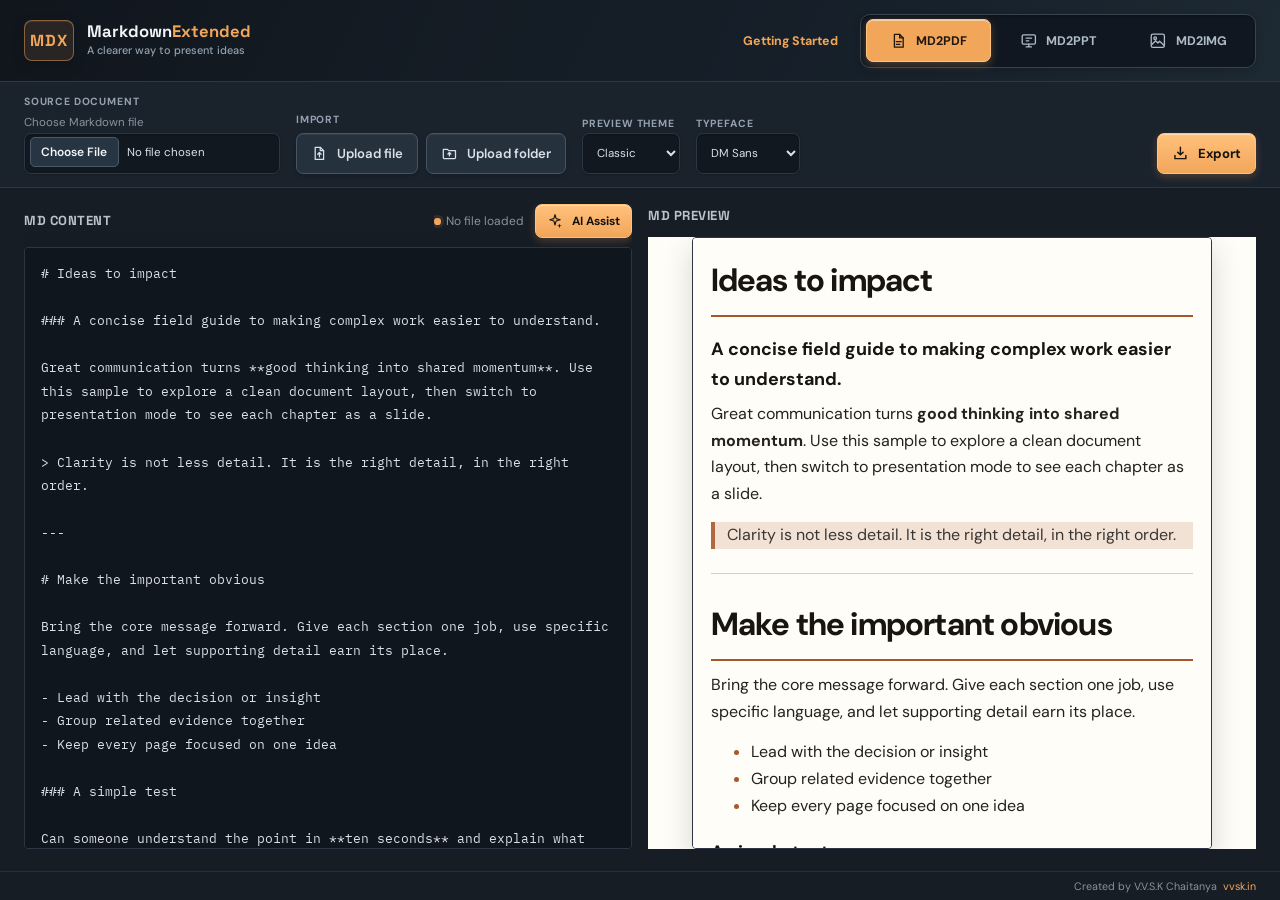
==== index.html @ 22a1b428 "updated" ====
<!DOCTYPE html>
<html lang="en">
  <head>
    <meta charset="UTF-8" />
    <meta name="viewport" content="width=device-width, initial-scale=1.0" />
    <title>MDX | MarkDownExtended</title>
    <link rel="preconnect" href="https://fonts.googleapis.com" />
    <link rel="preconnect" href="https://fonts.gstatic.com" crossorigin />
    <link href="https://fonts.googleapis.com/css2?family=DM+Sans:wght@400;500;600;700&family=IBM+Plex+Mono:wght@400;500&family=Lato:wght@400;700&family=Manrope:wght@400;500;600;700&family=Montserrat:wght@400;500;600;700&family=Space+Grotesk:wght@500;600;700&display=swap" rel="stylesheet" />
    <link rel="stylesheet" href="css/mdx-app-ui.css" />
    <link rel="stylesheet" href="css/mdx.theme.css" />
  </head>
  <body>
    <header class="navbar">
      <div class="brand">
        <span class="brand-mark">MDX</span>
        <span class="brand-copy">
          <span class="brand-sub">Markdown<span class="brand-accent">Extended</span></span>
          <span class="brand-caption">A clearer way to present ideas</span>
        </span>
      </div>
      <div class="navbar-actions">
        <a class="guide-link" href="getting-started/index.html">Getting Started</a>
        <nav class="mode-tabs" role="tablist" aria-label="Output mode">
          <button type="button" class="mode-tab is-active" data-mode="pdf" role="tab" aria-selected="true">
            <svg aria-hidden="true" viewBox="0 0 20 20" fill="none"><path d="M5 2.75h6l4 4v10.5H5V2.75Z" stroke="currentColor" stroke-width="1.5" stroke-linejoin="round"/><path d="M11 2.75v4h4M7.25 11h5.5M7.25 14h4" stroke="currentColor" stroke-width="1.5" stroke-linecap="round"/></svg>
            <span>MD2PDF</span>
          </button>
          <button type="button" class="mode-tab" data-mode="ppt" role="tab" aria-selected="false">
            <svg aria-hidden="true" viewBox="0 0 20 20" fill="none"><rect x="2.5" y="3.25" width="15" height="10.5" rx="1.5" stroke="currentColor" stroke-width="1.5"/><path d="M7 17h6M10 13.75V17M7 7h6M7 10h3" stroke="currentColor" stroke-width="1.5" stroke-linecap="round"/></svg>
            <span>MD2PPT</span>
          </button>
          <button type="button" class="mode-tab" data-mode="img" role="tab" aria-selected="false">
            <svg aria-hidden="true" viewBox="0 0 20 20" fill="none"><rect x="2.5" y="2.5" width="15" height="15" rx="2" stroke="currentColor" stroke-width="1.5"/><circle cx="7" cy="7" r="1.5" stroke="currentColor" stroke-width="1.5"/><path d="m3.5 14 4-4 2.5 2.5 2-2L17 15" stroke="currentColor" stroke-width="1.5" stroke-linecap="round" stroke-linejoin="round"/></svg>
            <span>MD2IMG</span>
          </button>
        </nav>
      </div>
    </header>

    <section class="toolbar" aria-label="Document options">
      <div class="toolbar-group toolbar-file">
        <span class="toolbar-label">Source document</span>
        <label class="file-pick">
          <span class="file-pick-label">Choose Markdown file</span>
          <input id="md-file" type="file" accept=".md,.markdown,.txt,text/markdown" />
        </label>
      </div>

      <div class="toolbar-group toolbar-actions">
        <span class="toolbar-label">Import</span>
        <div class="action-row">
          <button type="button" id="upload-file" class="btn">
            <svg aria-hidden="true" viewBox="0 0 20 20" fill="none"><path d="M5 2.75h6l4 4v10.5H5V2.75Z" stroke="currentColor" stroke-width="1.5" stroke-linejoin="round"/><path d="M11 2.75v4h4M10 14V9m0 0-2 2m2-2 2 2" stroke="currentColor" stroke-width="1.5" stroke-linecap="round" stroke-linejoin="round"/></svg>
            <span>Upload file</span>
          </button>
          <button type="button" id="upload-folder" class="btn">
            <svg aria-hidden="true" viewBox="0 0 20 20" fill="none"><path d="M2.75 5.25h5l1.5 1.5h8v8.5a1 1 0 0 1-1 1h-12a1.5 1.5 0 0 1-1.5-1.5v-9.5Z" stroke="currentColor" stroke-width="1.5" stroke-linejoin="round"/><path d="M10 13V9m0 0-1.75 1.75M10 9l1.75 1.75" stroke="currentColor" stroke-width="1.5" stroke-linecap="round" stroke-linejoin="round"/></svg>
            <span>Upload folder</span>
          </button>
        </div>
      </div>
      <input id="folder-input" type="file" webkitdirectory directory multiple hidden />

      <div class="toolbar-group toolbar-theme">
        <label class="theme-pick">
          <span class="toolbar-label">Preview theme</span>
          <select id="theme-select">
            <option value="classic" selected>Classic</option>
            <option value="executive">Executive</option>
            <option value="warm">Warm</option>
            <option value="dark">Dark</option>
          </select>
        </label>
      </div>

      <div class="toolbar-group toolbar-font">
        <label class="theme-pick">
          <span class="toolbar-label">Typeface</span>
          <select id="font-select" aria-label="Presentation typeface">
            <option value="dm-sans" selected>DM Sans</option>
            <option value="manrope">Manrope</option>
            <option value="lato">Lato</option>
            <option value="montserrat">Montserrat</option>
          </select>
        </label>
      </div>

      <div class="toolbar-group toolbar-export">
        <label class="export-scope is-hidden" id="image-layout-wrap">
          <span class="toolbar-label">Image layout</span>
          <select id="image-layout" aria-label="Image layout">
            <option value="portrait" selected>Portrait</option>
            <option value="landscape">Landscape</option>
          </select>
        </label>
        <label class="export-scope is-hidden" id="export-scope-wrap">
          <span id="export-scope-label" class="toolbar-label">Deck range</span>
          <select id="export-scope">
            <option value="all">All slides</option>
            <option value="current">Current page</option>
          </select>
        </label>
        <button type="button" id="export-btn" class="btn btn-accent">
          <svg aria-hidden="true" viewBox="0 0 20 20" fill="none"><path d="M10 2.75v9m0 0 3.25-3.25M10 11.75 6.75 8.5M3.5 12.5v3.75h13V12.5" stroke="currentColor" stroke-width="1.7" stroke-linecap="round" stroke-linejoin="round"/></svg>
          <span>Export</span>
        </button>
      </div>
    </section>

    <main class="workspace">
      <section class="pane pane-editor">
        <div class="pane-head">
          <h2>MD Content</h2>
          <div class="editor-head-actions">
            <span id="file-status" class="status"><span class="status-dot"></span>No file loaded</span>
            <button type="button" id="enrich-btn" class="btn btn-accent btn-enrich">
              <svg aria-hidden="true" viewBox="0 0 20 20" fill="none"><path d="m10 2 1.45 5.05L16.5 8.5l-5.05 1.45L10 15l-1.45-5.05L3.5 8.5l5.05-1.45L10 2Z" stroke="currentColor" stroke-width="1.4" stroke-linejoin="round"/><path d="m15.5 13 .7 2.3 2.3.7-2.3.7-.7 2.3-.7-2.3-2.3-.7 2.3-.7.7-2.3Z" fill="currentColor"/></svg>
              <span>AI Assist</span>
            </button>
          </div>
        </div>
        <textarea id="md-input" spellcheck="false" placeholder="Write or upload Markdown…"></textarea>
      </section>

      <section class="pane pane-preview">
        <div class="pane-head">
          <h2>MD Preview</h2>
          <div id="ppt-controls" class="ppt-controls is-hidden">
            <span id="slide-pos">1 / 1</span>
            <button type="button" id="present-btn" class="btn btn-tiny">
              <svg aria-hidden="true" viewBox="0 0 20 20" fill="none"><rect x="2.5" y="3" width="15" height="11" rx="1.5" stroke="currentColor" stroke-width="1.5"/><path d="M7 17h6m-3-3v3M6.5 7h7M6.5 10h4" stroke="currentColor" stroke-width="1.5" stroke-linecap="round"/></svg>
              <span>Present</span>
            </button>
          </div>
        </div>
        <div id="preview-stage" class="preview-stage">
          <button type="button" id="exit-present" class="btn present-exit is-hidden" aria-label="Exit presentation" title="Exit presentation">
            <svg aria-hidden="true" viewBox="0 0 20 20" fill="none"><path d="M7.5 3.5h-3a1 1 0 0 0-1 1v11a1 1 0 0 0 1 1h3M12 6l4 4-4 4m4-4H8" stroke="currentColor" stroke-width="1.7" stroke-linecap="round" stroke-linejoin="round"/></svg>
            <span>Exit</span>
          </button>
          <button type="button" id="prev-slide" class="nav-arrow nav-arrow-left is-hidden" aria-label="Previous slide" title="Previous slide"><svg aria-hidden="true" viewBox="0 0 24 24" fill="none"><path d="m15 18-6-6 6-6" stroke="currentColor" stroke-width="2" stroke-linecap="round" stroke-linejoin="round"/></svg></button>
          <div id="preview-frame" class="preview-frame theme-classic">
            <div id="preview" class="preview-body md-classic"></div>
          </div>
          <button type="button" id="next-slide" class="nav-arrow nav-arrow-right is-hidden" aria-label="Next slide" title="Next slide"><svg aria-hidden="true" viewBox="0 0 24 24" fill="none"><path d="m9 18 6-6-6-6" stroke="currentColor" stroke-width="2" stroke-linecap="round" stroke-linejoin="round"/></svg></button>
          <span id="present-pos" class="present-pos is-hidden">1 / 1</span>
        </div>
      </section>
    </main>

    <footer class="site-footer">
      <span>Created by V.V.S.K Chaitanya</span>
      <a href="https://vvsk.in" target="_blank" rel="noopener noreferrer">vvsk.in</a>
    </footer>

    <dialog id="enrich-dialog" class="enrich-dialog" aria-labelledby="enrich-title">
      <form id="enrich-form">
        <div class="dialog-head">
          <div>
            <p class="dialog-eyebrow">AI ASSISTANT</p>
            <h2 id="enrich-title">Create or improve Markdown</h2>
          </div>
          <button type="button" id="enrich-close" class="icon-btn" aria-label="Close dialog" title="Close">&times;</button>
        </div>
        <label class="prompt-label" for="enrich-prompt">What would you like to create or change?</label>
        <textarea id="enrich-prompt" rows="4" required maxlength="2000" placeholder="For example: Draft a concise project proposal with goals, milestones, and risks."></textarea>
        <p id="enrich-note" class="dialog-note">The response will replace the editor content only after it succeeds.</p>
        <p id="enrich-error" class="enrich-error" role="alert" hidden></p>
        <div class="dialog-actions">
          <button type="button" id="enrich-cancel" class="btn">Cancel</button>
          <button type="submit" id="enrich-submit" class="btn btn-accent">
            <span class="enrich-submit-label">Generate Markdown</span>
          </button>
        </div>
      </form>
    </dialog>

    <dialog id="image-download-dialog" class="image-download-dialog" aria-labelledby="image-download-title">
      <div class="dialog-head">
        <div>
          <p class="dialog-eyebrow">INSTAGRAM-READY PNG</p>
          <h2 id="image-download-title">Download your images</h2>
        </div>
        <button type="button" id="image-download-close" class="icon-btn" aria-label="Close dialog" title="Close">&times;</button>
      </div>
      <p class="dialog-note">Each slide is a 1080 × 1350 PNG. Select each image below to download it.</p>
      <div id="image-download-list" class="image-download-list"></div>
    </dialog>

    <script src="js/mdx.min.js"></script>
    <script src="js/app.js"></script>
  </body>
</html>
---- css/mdx-app-ui.css ----
:root {
  --nav: #11161d;
  --nav-ink: #f2f5f7;
  --accent: #f2a65a;
  --accent-ink: #17130f;
  --line: #2d3743;
  --paper: #171d25;
  --ink: #d9e0e7;
  --muted: #8793a0;
  --pane: #121820;
  --shadow: 0 12px 30px rgba(0, 0, 0, 0.16);
  --font: "DM Sans", "Segoe UI", sans-serif;
  --display-font: "Space Grotesk", "DM Sans", sans-serif;
  --mono: "IBM Plex Mono", "Cascadia Code", Consolas, monospace;
}

* {
  box-sizing: border-box;
}

html,
body {
  margin: 0;
  height: 100%;
  background: var(--paper);
  color: var(--ink);
  font-family: var(--font);
}

body::before {
  content: "";
  position: fixed;
  inset: 0;
  pointer-events: none;
  opacity: 0.24;
  background-image: linear-gradient(rgba(255,255,255,0.018) 1px, transparent 1px), linear-gradient(90deg, rgba(255,255,255,0.018) 1px, transparent 1px);
  background-size: 34px 34px;
}

body {
  display: flex;
  flex-direction: column;
  height: 100vh;
  overflow: hidden;
}

.navbar {
  display: flex;
  align-items: center;
  justify-content: space-between;
  gap: 1rem;
  padding: 0.85rem 1.5rem;
  background: linear-gradient(115deg, #11161d 0%, #17212b 72%, #1e2a33 100%);
  color: var(--nav-ink);
  border-bottom: 1px solid var(--line);
  position: relative;
  z-index: 1;
}

.brand {
  display: flex;
  align-items: center;
  gap: 0.85rem;
  min-width: 0;
}

.brand-mark {
  display: grid;
  place-items: center;
  width: 3.1rem;
  height: 2.6rem;
  border: 1px solid rgba(242, 166, 90, 0.48);
  border-radius: 8px;
  background: rgba(242, 166, 90, 0.1);
  color: var(--accent);
  font-family: var(--display-font);
  font-size: 1rem;
  font-weight: 700;
  letter-spacing: 0.06em;
  box-shadow: inset 0 1px 0 rgba(255,255,255,0.08), 0 5px 14px rgba(0,0,0,0.18);
}

.brand-copy { display: flex; flex-direction: column; gap: 0.16rem; }
.brand-sub {
  color: #f2f5f7;
  font-family: var(--display-font);
  font-size: 1.04rem;
  font-weight: 700;
  line-height: 1;
}
.brand-accent { color: var(--accent); }
.brand-caption {
  color: #93a1af;
  font-size: 0.68rem;
  font-weight: 500;
}

.navbar-actions {
  display: flex;
  align-items: center;
  gap: 0.75rem;
}

.guide-link {
  padding: 0.5rem 0.65rem;
  border-radius: 6px;
  color: var(--accent);
  font-size: 0.78rem;
  font-weight: 700;
  text-decoration: none;
  white-space: nowrap;
}

.guide-link:hover { background: #202a35; color: #ffc37f; }
.guide-link:focus-visible { outline: 2px solid var(--accent); outline-offset: 2px; }

.mode-tabs {
  display: flex;
  gap: 0.3rem;
  padding: 0.3rem;
  background: #101720;
  border: 1px solid #364351;
  border-radius: 10px;
  box-shadow: inset 0 1px 2px rgba(0,0,0,0.25), 0 3px 9px rgba(0,0,0,0.18);
}

.mode-tab {
  display: inline-flex;
  align-items: center;
  justify-content: center;
  gap: 0.55rem;
  min-width: 7.8rem;
  min-height: 2.65rem;
  background: transparent;
  border: 1px solid transparent;
  border-radius: 7px;
  color: #aebbc8;
  cursor: pointer;
  font: inherit;
  font-size: 0.78rem;
  font-weight: 700;
  padding: 0.45rem 0.85rem;
  transition: 180ms ease;
}

.mode-tab svg { width: 1.1rem; height: 1.1rem; }
.mode-tab:hover:not(.is-active) { background: #202a35; color: #f2f5f7; }
.mode-tab:active { transform: translateY(1px); }
.mode-tab:focus-visible { outline: 2px solid var(--accent); outline-offset: 2px; }
.mode-tab.is-active {
  border-color: #ffc37f;
  background: var(--accent);
  color: #20170f;
  box-shadow: 0 3px 10px rgba(242, 166, 90, 0.28), inset 0 1px 0 rgba(255,255,255,0.45);
}

.toolbar {
  display: flex;
  flex-wrap: wrap;
  align-items: end;
  gap: 0.8rem 1rem;
  padding: 0.8rem 1.5rem;
  border-bottom: 1px solid var(--line);
  background: #1a222c;
  position: relative;
  z-index: 1;
}

.toolbar-group { display: flex; flex-direction: column; gap: 0.42rem; }
.toolbar-label { color: #94a2b0; font-size: 0.65rem; font-weight: 700; letter-spacing: 0.08em; text-transform: uppercase; }
.action-row { display: flex; gap: 0.45rem; }
.toolbar-export { margin-left: auto; flex-direction: row; align-items: end; gap: 0.55rem; }

.file-pick,
.theme-pick,
.export-scope {
  display: flex;
  flex-direction: column;
  gap: 0.22rem;
  font-size: 0.72rem;
  color: var(--muted);
}

.file-pick input,
.theme-pick select,
.export-scope select {
  font: inherit;
  text-transform: none;
  letter-spacing: 0;
  color: var(--ink);
  background: #111820;
  border: 1px solid var(--line);
  padding: 0.48rem 0.65rem;
  min-height: 2.55rem;
  border-radius: 7px;
  box-shadow: inset 0 1px 2px rgba(0,0,0,0.2), 0 1px 2px rgba(0,0,0,0.16);
  transition: border-color 160ms ease, box-shadow 160ms ease, background 160ms ease;
}

.file-pick input:hover, .theme-pick select:hover, .export-scope select:hover { border-color: #526274; background-color: #151e28; }
.file-pick input:focus-visible, .theme-pick select:focus-visible, .export-scope select:focus-visible { outline: 2px solid var(--accent); outline-offset: 2px; }
.file-pick input::file-selector-button {
  margin: -0.3rem 0.55rem -0.3rem -0.35rem;
  padding: 0.36rem 0.65rem;
  border: 1px solid #4a5a6b;
  border-radius: 5px;
  background: #273441;
  color: #f2f5f7;
  font: 600 0.75rem var(--font);
  cursor: pointer;
  transition: 160ms ease;
}
.file-pick input::file-selector-button:hover { background: #334352; border-color: #718092; }

.file-pick input {
  max-width: 16rem;
}

.btn {
  display: inline-flex;
  align-items: center;
  justify-content: center;
  gap: 0.55rem;
  font: inherit;
  font-size: 0.82rem;
  font-weight: 600;
  border: 1px solid #465565;
  background: #25313d;
  color: var(--ink);
  padding: 0.5rem 0.9rem;
  min-height: 2.55rem;
  cursor: pointer;
  border-radius: 7px;
  box-shadow: 0 2px 4px rgba(0,0,0,0.2), inset 0 1px 0 rgba(255,255,255,0.06);
  transition: transform 160ms ease, box-shadow 160ms ease, border-color 160ms ease, background 160ms ease, filter 160ms ease;
}

.btn svg { width: 1.05rem; height: 1.05rem; flex: 0 0 auto; }
.btn:hover { border-color: #8293a5; background: #334251; transform: translateY(-1px); box-shadow: 0 5px 12px rgba(0,0,0,0.28), inset 0 1px 0 rgba(255,255,255,0.08); }
.btn:active { transform: translateY(1px); box-shadow: 0 1px 2px rgba(0,0,0,0.2); }
.btn:focus-visible { outline: 2px solid var(--accent); outline-offset: 2px; }

.btn-accent {
  background: linear-gradient(180deg, #ffc17c 0%, #f2a65a 100%);
  border-color: #ffc17c;
  color: var(--accent-ink);
  font-weight: 700;
  box-shadow: 0 3px 8px rgba(242,166,90,0.24), inset 0 1px 0 rgba(255,255,255,0.42);
}

.btn-accent:hover { background: linear-gradient(180deg, #ffd09a 0%, #f5ad65 100%); border-color: #ffd09a; box-shadow: 0 6px 14px rgba(242,166,90,0.3), inset 0 1px 0 rgba(255,255,255,0.5); }

.btn-tiny {
  min-height: 2.25rem;
  padding: 0.35rem 0.7rem;
  font-size: 0.74rem;
}

.workspace {
  display: grid;
  grid-template-columns: 1fr 1fr;
  grid-template-rows: minmax(0, 1fr);
  gap: 1rem;
  padding: 1rem 1.5rem 1.4rem;
  flex: 1 1 auto;
  min-height: 0;
  overflow: hidden;
}

.site-footer {
  display: flex;
  align-items: center;
  justify-content: flex-end;
  gap: 0.4rem;
  min-height: 1.8rem;
  padding: 0.15rem 1.5rem;
  border-top: 1px solid rgba(45, 55, 67, 0.7);
  color: var(--muted);
  font-size: 0.67rem;
}

.site-footer a {
  color: var(--accent);
  text-decoration: none;
}

.site-footer a:hover { color: #ffc37f; text-decoration: underline; text-underline-offset: 2px; }
.site-footer a:focus-visible { outline: 2px solid var(--accent); outline-offset: 2px; }

.pane {
  display: flex;
  flex-direction: column;
  min-width: 0;
  min-height: 0;
  overflow: hidden;
}

.pane-head {
  display: flex;
  align-items: center;
  justify-content: space-between;
  gap: 0.75rem;
  margin-bottom: 0.55rem;
  min-height: 1.5rem;
}

.pane-head h2 {
  margin: 0;
  font-family: var(--display-font);
  font-size: 0.82rem;
  font-weight: 700;
  letter-spacing: 0.04em;
  text-transform: uppercase;
  color: #b8c3cd;
}

.editor-head-actions {
  display: flex;
  align-items: center;
  justify-content: flex-end;
  gap: 0.65rem;
  min-width: 0;
}

.btn-enrich {
  min-height: 2.15rem;
  padding: 0.35rem 0.7rem;
  font-size: 0.74rem;
  white-space: nowrap;
}

.btn-enrich svg { width: 1rem; height: 1rem; }

.enrich-dialog {
  width: min( min(92vw, 510px), calc(100vw - 2rem));
  padding: 0;
  border: 1px solid #465565;
  border-radius: 10px;
  background: #171f28;
  color: var(--ink);
  box-shadow: 0 24px 80px rgba(0, 0, 0, 0.55);
}

.enrich-dialog::backdrop { background: rgba(5, 9, 13, 0.72); backdrop-filter: blur(3px); }
.enrich-dialog form { padding: 1.35rem; }

.dialog-head {
  display: flex;
  justify-content: space-between;
  align-items: flex-start;
  gap: 1rem;
  margin-bottom: 1.2rem;
}

.dialog-eyebrow {
  margin: 0 0 0.35rem;
  color: var(--accent);
  font: 500 0.65rem var(--mono);
}

.dialog-head h2 {
  margin: 0;
  font: 600 1.25rem var(--display-font);
}

.icon-btn {
  display: grid;
  place-items: center;
  flex: 0 0 auto;
  width: 2rem;
  height: 2rem;
  border: 1px solid #465565;
  border-radius: 6px;
  background: #202a35;
  color: var(--ink);
  font: 1.3rem/1 var(--font);
  cursor: pointer;
}

.icon-btn:hover { border-color: #8293a5; background: #334251; }
.icon-btn:focus-visible { outline: 2px solid var(--accent); outline-offset: 2px; }

.prompt-label {
  display: block;
  margin-bottom: 0.45rem;
  color: #b8c3cd;
  font-size: 0.78rem;
  font-weight: 600;
}

#enrich-prompt {
  display: block;
  width: 100%;
  min-height: 7rem;
  resize: vertical;
  padding: 0.75rem 0.85rem;
  border: 1px solid var(--line);
  border-radius: 6px;
  outline: none;
  background: #10161d;
  color: var(--ink);
  font: 0.82rem/1.6 var(--font);
}

#enrich-prompt:focus { border-color: var(--accent); box-shadow: 0 0 0 3px rgba(242, 166, 90, 0.11); }
#enrich-prompt:disabled { opacity: 0.65; }

.dialog-note {
  margin: 0.6rem 0 0;
  color: var(--muted);
  font-size: 0.72rem;
  line-height: 1.5;
}

.enrich-error {
  margin: 0.8rem 0 0;
  padding: 0.6rem 0.7rem;
  border: 1px solid rgba(239, 115, 105, 0.45);
  border-radius: 5px;
  background: rgba(132, 43, 39, 0.18);
  color: #ffaaa2;
  font-size: 0.75rem;
  line-height: 1.45;
}

.dialog-actions { display: flex; justify-content: flex-end; gap: 0.55rem; margin-top: 1.15rem; }
.dialog-actions button:disabled { cursor: wait; opacity: 0.7; transform: none; }

.image-download-dialog {
  width: min(92vw, 510px);
  padding: 1.35rem;
  border: 1px solid #465565;
  border-radius: 10px;
  background: #171f28;
  color: var(--ink);
  box-shadow: 0 24px 80px rgba(0, 0, 0, 0.55);
}

.image-download-dialog::backdrop { background: rgba(5, 9, 13, 0.72); backdrop-filter: blur(3px); }
.image-download-dialog .dialog-head { margin-bottom: 0.8rem; }
.image-download-dialog h2 { margin: 0; font: 600 1.25rem var(--display-font); }
.image-download-dialog .dialog-note { margin-bottom: 1rem; }
.image-download-list { display: flex; flex-wrap: wrap; gap: 0.55rem; }

.status {
  font-size: 0.75rem;
  color: var(--muted);
  white-space: nowrap;
  overflow: hidden;
  text-overflow: ellipsis;
  max-width: 55%;
}

.status-dot { display: inline-block; width: 0.42rem; height: 0.42rem; margin-right: 0.35rem; border-radius: 50%; background: var(--accent); box-shadow: 0 0 0 3px rgba(242,166,90,0.12); }

@media (max-width: 560px) {
  .editor-head-actions { gap: 0.35rem; }
  .editor-head-actions .status { max-width: 38%; font-size: 0.68rem; }
  .btn-enrich { padding-inline: 0.5rem; }
  .enrich-dialog form { padding: 1rem; }
}

#md-input {
  flex: 1;
  width: 100%;
  min-height: 0;
  overflow: auto;
  resize: none;
  border: 1px solid var(--line);
  background: #10161d;
  color: var(--ink);
  padding: 0.9rem 1rem;
  font: 0.84rem/1.75 var(--mono);
  box-shadow: var(--shadow);
  border-radius: 4px;
  outline: none;
  transition: border-color 160ms ease, box-shadow 160ms ease;
}

#md-input:focus {
  border-color: var(--accent);
  box-shadow: 0 0 0 3px rgba(242,166,90,0.11), var(--shadow);
}

.preview-stage {
  position: relative;
  flex: 1;
  display: grid;
  grid-template-columns: 2.4rem 1fr 2.4rem;
  align-items: stretch;
  gap: 0.35rem;
  min-height: 0;
  overflow: hidden;
}

.preview-frame {
  grid-column: 2;
  min-height: 0;
  height: 100%;
  border: 1px solid var(--line);
  background: var(--pane);
  margin: 0;
  padding: 1rem 1.1rem;
  overflow: auto;
  box-shadow: var(--shadow);
  border-radius: 4px;
}

.preview-frame:has(#preview.ppt-mode) {
  padding-inline: 3.75rem;
}

.nav-arrow {
  position: absolute;
  top: 50%;
  z-index: 3;
  width: 3.1rem;
  height: 3.1rem;
  border: 1px solid #738295;
  border-radius: 12px;
  background: rgba(17, 24, 32, 0.96);
  color: #f2f5f7;
  font-size: 2rem;
  font-weight: 600;
  line-height: 1;
  cursor: pointer;
  padding: 0;
  transform: translateY(-50%);
  box-shadow: 0 8px 20px rgba(0, 0, 0, 0.3), inset 0 1px 0 rgba(255,255,255,0.1);
  transition: background 160ms ease, border-color 160ms ease, color 160ms ease, transform 160ms ease;
}

.nav-arrow svg { width: 1.5rem; height: 1.5rem; }

.nav-arrow-left {
  left: 3.25rem;
}

.nav-arrow-right {
  right: 3.25rem;
}

.nav-arrow:hover:not(:disabled) {
  border-color: var(--accent);
  background: var(--accent);
  color: var(--accent-ink);
  transform: translateY(-50%) scale(1.06);
}

.nav-arrow:focus-visible {
  border-color: var(--accent);
  background: var(--accent);
  color: var(--accent-ink);
}

select:focus, button:focus-visible, input:focus-visible { outline: 2px solid var(--accent); outline-offset: 2px; }

.nav-arrow:disabled {
  opacity: 0.72;
  cursor: default;
}

.present-exit,
.present-pos {
  grid-column: 2;
}

.present-exit {
  display: inline-flex;
  align-items: center;
  gap: 0.5rem;
  padding: 0.6rem 0.85rem;
  border-color: rgba(255,255,255,0.35);
  background: rgba(17, 24, 32, 0.96);
  color: #f2f5f7;
  box-shadow: 0 5px 16px rgba(0,0,0,0.3);
}
.present-exit svg { width: 1rem; height: 1rem; }

.present-pos {
  justify-self: center;
  align-self: end;
  font-size: 0.78rem;
  color: var(--muted);
  pointer-events: none;
  margin-bottom: 0.4rem;
}

.preview-body {
  min-height: 100%;
}

.preview-body.ppt-mode {
  min-height: 100%;
  display: flex;
}

.slide {
  display: none;
  width: 100%;
  min-height: 18rem;
  padding: 0.35rem 0.2rem 1rem;
}

.slide.is-active {
  display: block;
}

.ppt-controls {
  display: flex;
  align-items: center;
  gap: 0.45rem;
  font-size: 0.78rem;
  color: var(--muted);
}

body.is-presenting {
  overflow: hidden;
}

body.is-presenting .navbar,
body.is-presenting .toolbar,
body.is-presenting .site-footer,
body.is-presenting .pane-editor,
body.is-presenting .pane-head {
  display: none !important;
}

body.is-presenting .workspace {
  position: fixed;
  inset: 0;
  z-index: 40;
  display: block;
  padding: 0;
  background: transparent;
}

body.is-presenting .pane-preview,
body.is-presenting .preview-stage {
  height: 100%;
  min-height: 100%;
}

@media (max-width: 760px) {
  .navbar { align-items: center; flex-direction: row; padding: 0.7rem 1rem; }
  .brand-caption { display: none; }
  .mode-tab { min-width: auto; padding-inline: 0.65rem; }
  .toolbar { padding: 0.8rem 1rem; }
  .toolbar-file { width: 100%; }
  .toolbar-export { margin-left: 0; }
  .workspace { grid-template-columns: 1fr; grid-template-rows: minmax(0, 1fr) minmax(0, 1fr); padding: 0.9rem 1rem 1rem; }
}

body.is-presenting .preview-stage {
  grid-template-columns: 4.5rem 1fr 4.5rem;
  gap: 0;
}

body.is-presenting .preview-frame {
  min-height: 100%;
  border: 0;
  box-shadow: none;
  padding: 7vh 4vw 8vh;
}

body.is-presenting .preview-frame:has(#preview.ppt-mode) {
  padding: 7vh 4vw 8vh;
}

body.is-presenting .nav-arrow {
  width: 3.1rem;
  height: 3.1rem;
  font-size: 1.9rem;
  z-index: 45;
}

body.is-presenting .present-exit {
  position: fixed;
  top: 1rem;
  right: 1.1rem;
  z-index: 50;
  display: inline-flex !important;
}

body.is-presenting .present-pos {
  position: fixed;
  bottom: 1rem;
  left: 50%;
  transform: translateX(-50%);
  z-index: 50;
  display: block !important;
  color: inherit;
  opacity: 0.7;
}

body.is-presenting .slide.is-active {
  display: flex;
  flex-direction: column;
  justify-content: center;
  min-height: 100%;
  padding: 0;
}

.is-hidden {
  display: none !important;
}

@media (max-width: 900px) {
  .workspace {
    grid-template-columns: 1fr;
    grid-template-rows: minmax(0, 1fr) minmax(0, 1fr);
  }

}

@media (max-width: 520px) {
  .navbar { align-items: flex-start; flex-direction: column; gap: 0.65rem; }
  .navbar-actions { width: 100%; gap: 0.45rem; }
  .navbar-actions .mode-tabs { width: auto; flex: 1; }
  .mode-tab { flex: 1; }
  .toolbar-actions { width: 100%; }
  .action-row { flex-wrap: wrap; }
  .toolbar-export { width: 100%; justify-content: flex-end; }
}
---- css/mdx.theme.css ----
.md-classic,
.md-executive,
.md-warm,
.md-dark {
  --theme-ink: #25221e;
  --theme-muted: #6c665d;
  --theme-heading: #171411;
  --theme-accent: #bd6b35;
  --theme-accent-soft: #f3e2d4;
  --theme-surface: #fffdf8;
  --theme-code: #f1ece4;
  --theme-border: #d8cfc3;
  color: var(--theme-ink);
  font-size: 1rem;
  line-height: 1.68;
  -webkit-print-color-adjust: exact;
  print-color-adjust: exact;
}

.md-classic {
  font-family: Georgia, "Times New Roman", serif;
  --theme-accent: #a9572c;
  --theme-accent-soft: #f1dfd2;
  --theme-surface: #fffdf8;
  --theme-code: #f3eee7;
  --theme-border: #d8cfc3;
}

.md-executive {
  font-family: "Segoe UI", "Helvetica Neue", sans-serif;
  --theme-ink: #263447;
  --theme-muted: #66758a;
  --theme-heading: #142c4c;
  --theme-accent: #267d88;
  --theme-accent-soft: #dceff0;
  --theme-surface: #f5f8fa;
  --theme-code: #e8eef2;
  --theme-border: #c9d5df;
}

.md-warm {
  font-family: Georgia, "Times New Roman", serif;
  --theme-ink: #4b3428;
  --theme-muted: #806453;
  --theme-heading: #71351f;
  --theme-accent: #c26a32;
  --theme-accent-soft: #f5dfc9;
  --theme-surface: #fff4e4;
  --theme-code: #f5e3cd;
  --theme-border: #dfc4a8;
}

.md-dark {
  font-family: "Segoe UI", "Helvetica Neue", sans-serif;
  --theme-ink: #e6e9ed;
  --theme-muted: #a4afbc;
  --theme-heading: #ffffff;
  --theme-accent: #f2a65a;
  --theme-accent-soft: #3a2e25;
  --theme-surface: #171d25;
  --theme-code: #0e141b;
  --theme-border: #3b4653;
}

.preview-body.font-dm-sans { font-family: "DM Sans", sans-serif; }
.preview-body.font-manrope { font-family: "Manrope", sans-serif; }
.preview-body.font-lato { font-family: "Lato", sans-serif; }
.preview-body.font-montserrat { font-family: "Montserrat", sans-serif; }

.theme-classic { background: #fffdf8; }
.theme-executive { background: #f5f8fa; }
.theme-warm { background: #fff4e4; }
.theme-dark { background: #171d25; }

.md-classic h1,
.md-executive h1,
.md-warm h1,
.md-dark h1 {
  border-bottom: 2px solid var(--theme-accent);
  padding-bottom: 0.45rem;
}

.md-executive h1,
.md-executive h2,
.md-executive h3 {
  letter-spacing: 0.01em;
}

.preview-body h1 {
  color: var(--theme-heading);
  font-size: 2rem;
  letter-spacing: -0.025em;
  margin: 0 0 0.7rem;
}

.preview-body h2 {
  color: var(--theme-heading);
  font-size: 1.35rem;
  margin: 1.3rem 0 0.55rem;
}

.preview-body h3 {
  color: var(--theme-heading);
  font-size: 1.12rem;
  margin: 1.1rem 0 0.4rem;
}

.preview-body p,
.preview-body ul,
.preview-body ol,
.preview-body blockquote {
  margin: 0 0 0.85rem;
}

.preview-body a { color: var(--theme-accent); font-weight: 650; }
.preview-body hr { border: 0; border-top: 1px solid var(--theme-border); margin: 1.5rem 0; }
.preview-body li::marker { color: var(--theme-accent); }

.preview-body img {
  max-width: 100%;
  height: auto;
  display: block;
  margin: 0.6rem 0 1rem;
}

.preview-body pre {
  overflow: auto;
  padding: 0.75rem 0.85rem;
  border-radius: 4px;
  background: var(--theme-code);
  border: 1px solid var(--theme-border);
  font-size: 0.86rem;
}

.preview-body code {
  font-family: ui-monospace, Consolas, monospace;
  font-size: 0.88em;
}

.preview-body :not(pre) > code {
  background: var(--theme-code);
  color: var(--theme-heading);
  border: 1px solid var(--theme-border);
  padding: 0.08em 0.32em;
}

.preview-body table {
  border-collapse: collapse;
  width: 100%;
  margin: 0 0 1rem;
  font-size: 0.92rem;
}

.preview-body th,
.preview-body td {
  border: 1px solid var(--theme-border);
  padding: 0.35rem 0.5rem;
  text-align: left;
}

.preview-body th { background: var(--theme-accent-soft); color: var(--theme-heading); }

.preview-body blockquote {
  border-left: 4px solid var(--theme-accent);
  background: var(--theme-accent-soft);
  padding-left: 0.75rem;
  opacity: 0.9;
}

@media print {
  @page {
    size: A4;
    margin: 14mm;
  }

  html,
  body {
    background: #fff !important;
    color: #111 !important;
  }

  body * {
    visibility: hidden;
  }

  body.export-pdf #preview-frame,
  body.export-pdf #preview-frame *,
  body.export-ppt #preview-frame,
  body.export-ppt #preview-frame * {
    visibility: visible;
  }

  body.export-pdf .navbar,
  body.export-pdf .toolbar,
  body.export-pdf .pane-editor,
  body.export-pdf .pane-head,
  body.export-pdf .nav-arrow,
  body.export-pdf .present-exit,
  body.export-pdf .present-pos {
    display: none !important;
  }

  body.export-pdf .workspace,
  body.export-pdf .pane-preview,
  body.export-pdf .preview-stage {
    display: block;
    min-height: 0;
    height: auto;
    overflow: visible !important;
    padding: 0;
    margin: 0;
  }

  body.export-pdf #preview-frame {
    position: static;
    display: block;
    width: auto;
    height: auto !important;
    min-height: 0;
    max-height: none;
    border: 0;
    margin: 0;
    padding: 10mm 12mm;
    overflow: visible !important;
    box-shadow: none;
    background: #fff;
  }

  body.export-pdf #preview,
  body.export-pdf .preview-body {
    display: block;
    height: auto !important;
    min-height: 0;
    overflow: visible !important;
  }

  body.export-pdf #preview-frame,
  body.export-ppt #preview-frame,
  body.export-pdf #preview-frame *,
  body.export-ppt #preview-frame * {
    -webkit-print-color-adjust: exact;
    print-color-adjust: exact;
  }

  body.export-pdf #preview-frame.theme-classic,
  body.export-ppt #preview-frame.theme-classic {
    background: #fffdf8 !important;
  }

  body.export-pdf #preview-frame.theme-executive,
  body.export-ppt #preview-frame.theme-executive {
    background: #f5f8fa !important;
  }

  body.export-pdf #preview-frame.theme-warm,
  body.export-ppt #preview-frame.theme-warm {
    background: #fff4e4 !important;
  }

  body.export-pdf #preview-frame.theme-dark,
  body.export-ppt #preview-frame.theme-dark {
    background: #171d25 !important;
  }

  body.export-pdf .preview-body {
    min-height: 0;
  }

  body.export-pdf .preview-body img {
    max-height: 230mm;
    object-fit: contain;
  }

  body.export-pdf .preview-body pre,
  body.export-pdf .preview-body table,
  body.export-pdf .preview-body blockquote {
    break-inside: avoid;
  }

  .slide {
    display: block !important;
    page-break-after: always;
    break-after: page;
    min-height: auto;
  }

  body.export-current .slide:not(.is-active) {
    display: none !important;
  }

  body.export-ppt #preview-frame {
    padding: 0;
  }

  body.export-ppt .slide {
    min-height: 100vh;
    padding: 18mm 16mm;
    background: inherit;
  }

  body.is-presenting .nav-arrow,
  body.is-presenting .present-exit,
  body.is-presenting .present-pos {
    display: none !important;
  }
}
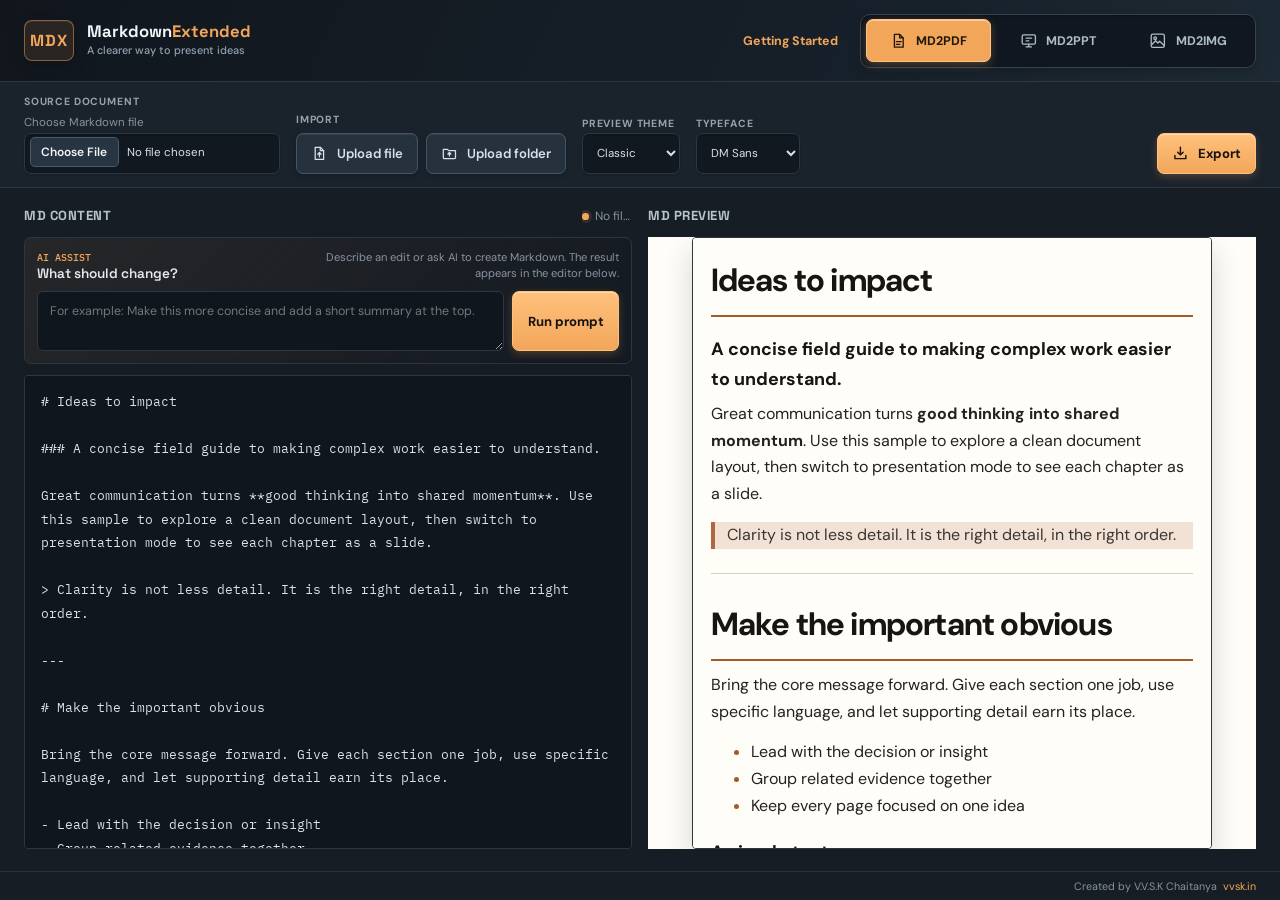
==== commit 87d2e0c0: "inline ai prompts" ====
--- a/index.html
+++ b/index.html
@@ -70,6 +70,12 @@
             <option value="executive">Executive</option>
             <option value="warm">Warm</option>
             <option value="dark">Dark</option>
+            <option value="ocean">Ocean</option>
+            <option value="forest">Forest</option>
+            <option value="midnight">Midnight</option>
+            <option value="lavender">Lavender</option>
+            <option value="graphite">Graphite</option>
+            <option value="rose">Rose</option>
           </select>
         </label>
       </div>
@@ -88,10 +94,10 @@
 
       <div class="toolbar-group toolbar-export">
         <label class="export-scope is-hidden" id="image-layout-wrap">
-          <span class="toolbar-label">Image layout</span>
-          <select id="image-layout" aria-label="Image layout">
-            <option value="portrait" selected>Portrait</option>
-            <option value="landscape">Landscape</option>
+          <span class="toolbar-label">Layout</span>
+          <select id="image-layout" aria-label="Slide layout">
+            <option value="landscape" selected>Landscape</option>
+            <option value="portrait">Portrait</option>
           </select>
         </label>
         <label class="export-scope is-hidden" id="export-scope-wrap">
@@ -114,12 +120,32 @@
           <h2>MD Content</h2>
           <div class="editor-head-actions">
             <span id="file-status" class="status"><span class="status-dot"></span>No file loaded</span>
-            <button type="button" id="enrich-btn" class="btn btn-accent btn-enrich">
-              <svg aria-hidden="true" viewBox="0 0 20 20" fill="none"><path d="m10 2 1.45 5.05L16.5 8.5l-5.05 1.45L10 15l-1.45-5.05L3.5 8.5l5.05-1.45L10 2Z" stroke="currentColor" stroke-width="1.4" stroke-linejoin="round"/><path d="m15.5 13 .7 2.3 2.3.7-2.3.7-.7 2.3-.7-2.3-2.3-.7 2.3-.7.7-2.3Z" fill="currentColor"/></svg>
-              <span>AI Assist</span>
-            </button>
           </div>
         </div>
+        <section class="ai-assist" aria-labelledby="ai-assist-title">
+          <div class="ai-assist-head">
+            <div>
+              <p class="dialog-eyebrow">AI ASSIST</p>
+              <h3 id="ai-assist-title">What should change?</h3>
+            </div>
+            <p id="enrich-note" class="ai-assist-hint" role="status" aria-live="polite">Describe an edit or ask AI to create Markdown. The result appears in the editor below.</p>
+          </div>
+          <form id="enrich-form" class="ai-prompt-form">
+            <label class="sr-only" for="enrich-prompt">Prompt for AI Assist</label>
+            <textarea id="enrich-prompt" rows="2" required maxlength="2000" placeholder="For example: Make this more concise and add a short summary at the top."></textarea>
+            <button type="submit" id="enrich-submit" class="btn btn-accent ai-run-btn">
+              <span class="enrich-submit-label">Run prompt</span>
+            </button>
+          </form>
+          <p id="enrich-error" class="enrich-error ai-assist-error" role="alert" hidden></p>
+          <div id="enrich-review" class="ai-review is-hidden">
+            <span>Review the updated Markdown</span>
+            <div class="ai-review-actions">
+              <button type="button" id="enrich-revert" class="btn btn-tiny">Undo</button>
+              <button type="button" id="enrich-keep" class="btn btn-accent btn-tiny">Keep changes</button>
+            </div>
+          </div>
+        </section>
         <textarea id="md-input" spellcheck="false" placeholder="Write or upload Markdown…"></textarea>
       </section>
 
@@ -154,28 +180,6 @@
       <a href="https://vvsk.in" target="_blank" rel="noopener noreferrer">vvsk.in</a>
     </footer>
 
-    <dialog id="enrich-dialog" class="enrich-dialog" aria-labelledby="enrich-title">
-      <form id="enrich-form">
-        <div class="dialog-head">
-          <div>
-            <p class="dialog-eyebrow">AI ASSISTANT</p>
-            <h2 id="enrich-title">Create or improve Markdown</h2>
-          </div>
-          <button type="button" id="enrich-close" class="icon-btn" aria-label="Close dialog" title="Close">&times;</button>
-        </div>
-        <label class="prompt-label" for="enrich-prompt">What would you like to create or change?</label>
-        <textarea id="enrich-prompt" rows="4" required maxlength="2000" placeholder="For example: Draft a concise project proposal with goals, milestones, and risks."></textarea>
-        <p id="enrich-note" class="dialog-note">The response will replace the editor content only after it succeeds.</p>
-        <p id="enrich-error" class="enrich-error" role="alert" hidden></p>
-        <div class="dialog-actions">
-          <button type="button" id="enrich-cancel" class="btn">Cancel</button>
-          <button type="submit" id="enrich-submit" class="btn btn-accent">
-            <span class="enrich-submit-label">Generate Markdown</span>
-          </button>
-        </div>
-      </form>
-    </dialog>
-
     <dialog id="image-download-dialog" class="image-download-dialog" aria-labelledby="image-download-title">
       <div class="dialog-head">
         <div>
@@ -184,7 +188,7 @@
         </div>
         <button type="button" id="image-download-close" class="icon-btn" aria-label="Close dialog" title="Close">&times;</button>
       </div>
-      <p class="dialog-note">Each slide is a 1080 × 1350 PNG. Select each image below to download it.</p>
+      <p class="dialog-note">Images use 1920 × 1080 in landscape and 1080 × 1920 in portrait. Select each image below to download it.</p>
       <div id="image-download-list" class="image-download-list"></div>
     </dialog>
 
--- a/css/mdx-app-ui.css
+++ b/css/mdx-app-ui.css
@@ -322,28 +322,6 @@
   min-width: 0;
 }
 
-.btn-enrich {
-  min-height: 2.15rem;
-  padding: 0.35rem 0.7rem;
-  font-size: 0.74rem;
-  white-space: nowrap;
-}
-
-.btn-enrich svg { width: 1rem; height: 1rem; }
-
-.enrich-dialog {
-  width: min( min(92vw, 510px), calc(100vw - 2rem));
-  padding: 0;
-  border: 1px solid #465565;
-  border-radius: 10px;
-  background: #171f28;
-  color: var(--ink);
-  box-shadow: 0 24px 80px rgba(0, 0, 0, 0.55);
-}
-
-.enrich-dialog::backdrop { background: rgba(5, 9, 13, 0.72); backdrop-filter: blur(3px); }
-.enrich-dialog form { padding: 1.35rem; }
-
 .dialog-head {
   display: flex;
   justify-content: space-between;
@@ -380,26 +358,19 @@
 .icon-btn:hover { border-color: #8293a5; background: #334251; }
 .icon-btn:focus-visible { outline: 2px solid var(--accent); outline-offset: 2px; }
 
-.prompt-label {
-  display: block;
-  margin-bottom: 0.45rem;
-  color: #b8c3cd;
-  font-size: 0.78rem;
-  font-weight: 600;
-}
-
 #enrich-prompt {
-  display: block;
-  width: 100%;
-  min-height: 7rem;
+  flex: 1 1 auto;
+  min-width: 0;
+  min-height: 3.1rem;
+  max-height: 8rem;
   resize: vertical;
-  padding: 0.75rem 0.85rem;
+  padding: 0.65rem 0.75rem;
   border: 1px solid var(--line);
   border-radius: 6px;
   outline: none;
   background: #10161d;
   color: var(--ink);
-  font: 0.82rem/1.6 var(--font);
+  font: 0.78rem/1.5 var(--font);
 }
 
 #enrich-prompt:focus { border-color: var(--accent); box-shadow: 0 0 0 3px rgba(242, 166, 90, 0.11); }
@@ -423,8 +394,54 @@
   line-height: 1.45;
 }
 
-.dialog-actions { display: flex; justify-content: flex-end; gap: 0.55rem; margin-top: 1.15rem; }
-.dialog-actions button:disabled { cursor: wait; opacity: 0.7; transform: none; }
+.ai-assist {
+  flex: 0 0 auto;
+  margin-bottom: 0.65rem;
+  padding: 0.75rem;
+  border: 1px solid var(--line);
+  border-radius: 7px;
+  background: linear-gradient(135deg, rgba(242, 166, 90, 0.07), rgba(18, 24, 32, 0.72));
+}
+
+.ai-assist-head {
+  display: flex;
+  align-items: center;
+  justify-content: space-between;
+  gap: 0.8rem;
+  margin-bottom: 0.55rem;
+}
+
+.ai-assist-head .dialog-eyebrow { margin-bottom: 0.1rem; }
+.ai-assist-head h3 { margin: 0; color: #e4eaf0; font: 600 0.85rem var(--display-font); }
+
+.ai-assist-hint {
+  max-width: 58%;
+  margin: 0;
+  color: var(--muted);
+  font-size: 0.7rem;
+  line-height: 1.4;
+  text-align: right;
+}
+
+.ai-prompt-form { display: flex; align-items: stretch; gap: 0.5rem; }
+.ai-run-btn { flex: 0 0 auto; align-self: stretch; min-height: 3.1rem; }
+
+.ai-review {
+  display: flex;
+  align-items: center;
+  justify-content: space-between;
+  gap: 0.75rem;
+  margin-top: 0.55rem;
+  padding-top: 0.55rem;
+  border-top: 1px solid rgba(45, 55, 67, 0.8);
+  color: #c5d0d9;
+  font-size: 0.72rem;
+}
+
+.ai-review-actions { display: flex; flex: 0 0 auto; gap: 0.45rem; }
+.ai-review button:disabled { cursor: wait; opacity: 0.6; transform: none; }
+.ai-assist-error { margin-top: 0.55rem; }
+.sr-only { position: absolute; width: 1px; height: 1px; padding: 0; margin: -1px; overflow: hidden; clip: rect(0, 0, 0, 0); white-space: nowrap; border: 0; }
 
 .image-download-dialog {
   width: min(92vw, 510px);
@@ -456,8 +473,12 @@
 @media (max-width: 560px) {
   .editor-head-actions { gap: 0.35rem; }
   .editor-head-actions .status { max-width: 38%; font-size: 0.68rem; }
-  .btn-enrich { padding-inline: 0.5rem; }
-  .enrich-dialog form { padding: 1rem; }
+  .ai-assist { padding: 0.6rem; }
+  .ai-assist-head { align-items: flex-start; flex-direction: column; gap: 0.2rem; }
+  .ai-assist-hint { max-width: none; text-align: left; }
+  .ai-prompt-form { flex-direction: column; }
+  .ai-run-btn { align-self: flex-end; min-height: 2.35rem; }
+  .ai-review { align-items: flex-start; flex-direction: column; }
 }
 
 #md-input {
@@ -481,6 +502,8 @@
   border-color: var(--accent);
   box-shadow: 0 0 0 3px rgba(242,166,90,0.11), var(--shadow);
 }
+
+#md-input:disabled { cursor: wait; opacity: 0.82; }
 
 .preview-stage {
   position: relative;
@@ -600,10 +623,23 @@
   width: 100%;
   min-height: 18rem;
   padding: 0.35rem 0.2rem 1rem;
+  background: var(--theme-surface);
 }
 
 .slide.is-active {
   display: block;
+}
+
+.preview-frame.layout-landscape:has(#preview.ppt-mode) .slide {
+  aspect-ratio: 16 / 9;
+  min-height: 0;
+}
+
+.preview-frame.layout-portrait:has(#preview.ppt-mode) .slide {
+  width: min(100%, 22rem);
+  aspect-ratio: 9 / 16;
+  min-height: 0;
+  margin-inline: auto;
 }
 
 .ppt-controls {
--- a/css/mdx.theme.css
+++ b/css/mdx.theme.css
@@ -1,7 +1,13 @@
 .md-classic,
 .md-executive,
 .md-warm,
-.md-dark {
+.md-dark,
+.md-ocean,
+.md-forest,
+.md-midnight,
+.md-lavender,
+.md-graphite,
+.md-rose {
   --theme-ink: #25221e;
   --theme-muted: #6c665d;
   --theme-heading: #171411;
@@ -39,15 +45,15 @@
 }
 
 .md-warm {
-  font-family: Georgia, "Times New Roman", serif;
-  --theme-ink: #4b3428;
-  --theme-muted: #806453;
-  --theme-heading: #71351f;
-  --theme-accent: #c26a32;
-  --theme-accent-soft: #f5dfc9;
-  --theme-surface: #fff4e4;
-  --theme-code: #f5e3cd;
-  --theme-border: #dfc4a8;
+  font-family: "DM Sans", sans-serif;
+  --theme-ink: #343431;
+  --theme-muted: #70695f;
+  --theme-heading: #3d3831;
+  --theme-accent: #9a684a;
+  --theme-accent-soft: #ede7df;
+  --theme-surface: #f8f6f1;
+  --theme-code: #efebe5;
+  --theme-border: #d9d2c7;
 }
 
 .md-dark {
@@ -62,6 +68,78 @@
   --theme-border: #3b4653;
 }
 
+.md-ocean {
+  font-family: "DM Sans", sans-serif;
+  --theme-ink: #263c49;
+  --theme-muted: #5e7480;
+  --theme-heading: #16394b;
+  --theme-accent: #167d9a;
+  --theme-accent-soft: #dceef2;
+  --theme-surface: #f3f8fa;
+  --theme-code: #e7f0f3;
+  --theme-border: #c8dce2;
+}
+
+.md-forest {
+  font-family: "Manrope", sans-serif;
+  --theme-ink: #2d3b32;
+  --theme-muted: #65756a;
+  --theme-heading: #20392a;
+  --theme-accent: #4d7859;
+  --theme-accent-soft: #e1ece2;
+  --theme-surface: #f4f8f3;
+  --theme-code: #e9f0e8;
+  --theme-border: #cfddce;
+}
+
+.md-midnight {
+  font-family: "Manrope", sans-serif;
+  --theme-ink: #e4e9f2;
+  --theme-muted: #a6b2c6;
+  --theme-heading: #f4f6fb;
+  --theme-accent: #78a9ff;
+  --theme-accent-soft: #253858;
+  --theme-surface: #151e2e;
+  --theme-code: #101827;
+  --theme-border: #35445e;
+}
+
+.md-lavender {
+  font-family: "Manrope", sans-serif;
+  --theme-ink: #38364a;
+  --theme-muted: #706d84;
+  --theme-heading: #302c50;
+  --theme-accent: #7162b5;
+  --theme-accent-soft: #ece8f7;
+  --theme-surface: #f8f6fc;
+  --theme-code: #efecf7;
+  --theme-border: #d8d2e9;
+}
+
+.md-graphite {
+  font-family: "Lato", sans-serif;
+  --theme-ink: #353b40;
+  --theme-muted: #68737b;
+  --theme-heading: #222a30;
+  --theme-accent: #596f7d;
+  --theme-accent-soft: #e5ebee;
+  --theme-surface: #f5f6f6;
+  --theme-code: #eaedef;
+  --theme-border: #d2d9dc;
+}
+
+.md-rose {
+  font-family: "DM Sans", sans-serif;
+  --theme-ink: #493940;
+  --theme-muted: #79666f;
+  --theme-heading: #452b38;
+  --theme-accent: #a95071;
+  --theme-accent-soft: #f2e2e8;
+  --theme-surface: #fbf6f7;
+  --theme-code: #f2eaed;
+  --theme-border: #e2d2d9;
+}
+
 .preview-body.font-dm-sans { font-family: "DM Sans", sans-serif; }
 .preview-body.font-manrope { font-family: "Manrope", sans-serif; }
 .preview-body.font-lato { font-family: "Lato", sans-serif; }
@@ -69,13 +147,16 @@
 
 .theme-classic { background: #fffdf8; }
 .theme-executive { background: #f5f8fa; }
-.theme-warm { background: #fff4e4; }
+.theme-warm { background: #f8f6f1; }
 .theme-dark { background: #171d25; }
-
-.md-classic h1,
-.md-executive h1,
-.md-warm h1,
-.md-dark h1 {
+.theme-ocean { background: #f3f8fa; }
+.theme-forest { background: #f4f8f3; }
+.theme-midnight { background: #151e2e; }
+.theme-lavender { background: #f8f6fc; }
+.theme-graphite { background: #f5f6f6; }
+.theme-rose { background: #fbf6f7; }
+
+.preview-body h1 {
   border-bottom: 2px solid var(--theme-accent);
   padding-bottom: 0.45rem;
 }
@@ -172,6 +253,19 @@
     size: A4;
     margin: 14mm;
   }
+
+  @page mdx-ppt-landscape {
+    size: 304.8mm 171.45mm;
+    margin: 0;
+  }
+
+  @page mdx-ppt-portrait {
+    size: 171.45mm 304.8mm;
+    margin: 0;
+  }
+
+  body.export-ppt.export-landscape { page: mdx-ppt-landscape; }
+  body.export-ppt.export-portrait { page: mdx-ppt-portrait; }
 
   html,
   body {
@@ -254,12 +348,42 @@
 
   body.export-pdf #preview-frame.theme-warm,
   body.export-ppt #preview-frame.theme-warm {
-    background: #fff4e4 !important;
+    background: #f8f6f1 !important;
   }
 
   body.export-pdf #preview-frame.theme-dark,
   body.export-ppt #preview-frame.theme-dark {
     background: #171d25 !important;
+  }
+
+  body.export-pdf #preview-frame.theme-ocean,
+  body.export-ppt #preview-frame.theme-ocean {
+    background: #f3f8fa !important;
+  }
+
+  body.export-pdf #preview-frame.theme-forest,
+  body.export-ppt #preview-frame.theme-forest {
+    background: #f4f8f3 !important;
+  }
+
+  body.export-pdf #preview-frame.theme-midnight,
+  body.export-ppt #preview-frame.theme-midnight {
+    background: #151e2e !important;
+  }
+
+  body.export-pdf #preview-frame.theme-lavender,
+  body.export-ppt #preview-frame.theme-lavender {
+    background: #f8f6fc !important;
+  }
+
+  body.export-pdf #preview-frame.theme-graphite,
+  body.export-ppt #preview-frame.theme-graphite {
+    background: #f5f6f6 !important;
+  }
+
+  body.export-pdf #preview-frame.theme-rose,
+  body.export-ppt #preview-frame.theme-rose {
+    background: #fbf6f7 !important;
   }
 
   body.export-pdf .preview-body {
@@ -289,13 +413,65 @@
   }
 
   body.export-ppt #preview-frame {
+    position: static;
+    display: block;
+    width: auto;
+    height: auto;
+    min-height: 0;
+    overflow: visible !important;
+    border: 0;
+    margin: 0;
     padding: 0;
+    box-shadow: none;
+  }
+
+  body.export-ppt .navbar,
+  body.export-ppt .toolbar,
+  body.export-ppt .site-footer,
+  body.export-ppt .pane-editor,
+  body.export-ppt .pane-head,
+  body.export-ppt .nav-arrow,
+  body.export-ppt .present-exit,
+  body.export-ppt .present-pos {
+    display: none !important;
+  }
+
+  body.export-ppt .workspace,
+  body.export-ppt .pane-preview,
+  body.export-ppt .preview-stage {
+    display: block;
+    width: auto;
+    min-height: 0;
+    height: auto;
+    overflow: visible !important;
+    padding: 0;
+    margin: 0;
+  }
+
+  body.export-ppt .preview-body {
+    display: block;
+    min-height: 0;
+    height: auto;
+    overflow: visible !important;
   }
 
   body.export-ppt .slide {
+    box-sizing: border-box;
+    width: 100%;
+    height: 100vh;
     min-height: 100vh;
     padding: 18mm 16mm;
-    background: inherit;
+    background: var(--theme-surface);
+  }
+
+  body.export-ppt.export-portrait .slide {
+    width: 100%;
+    aspect-ratio: 9 / 16;
+  }
+
+  body.export-ppt.export-landscape .slide {
+    width: 100%;
+    aspect-ratio: 16 / 9;
   }
 
   body.is-presenting .nav-arrow,
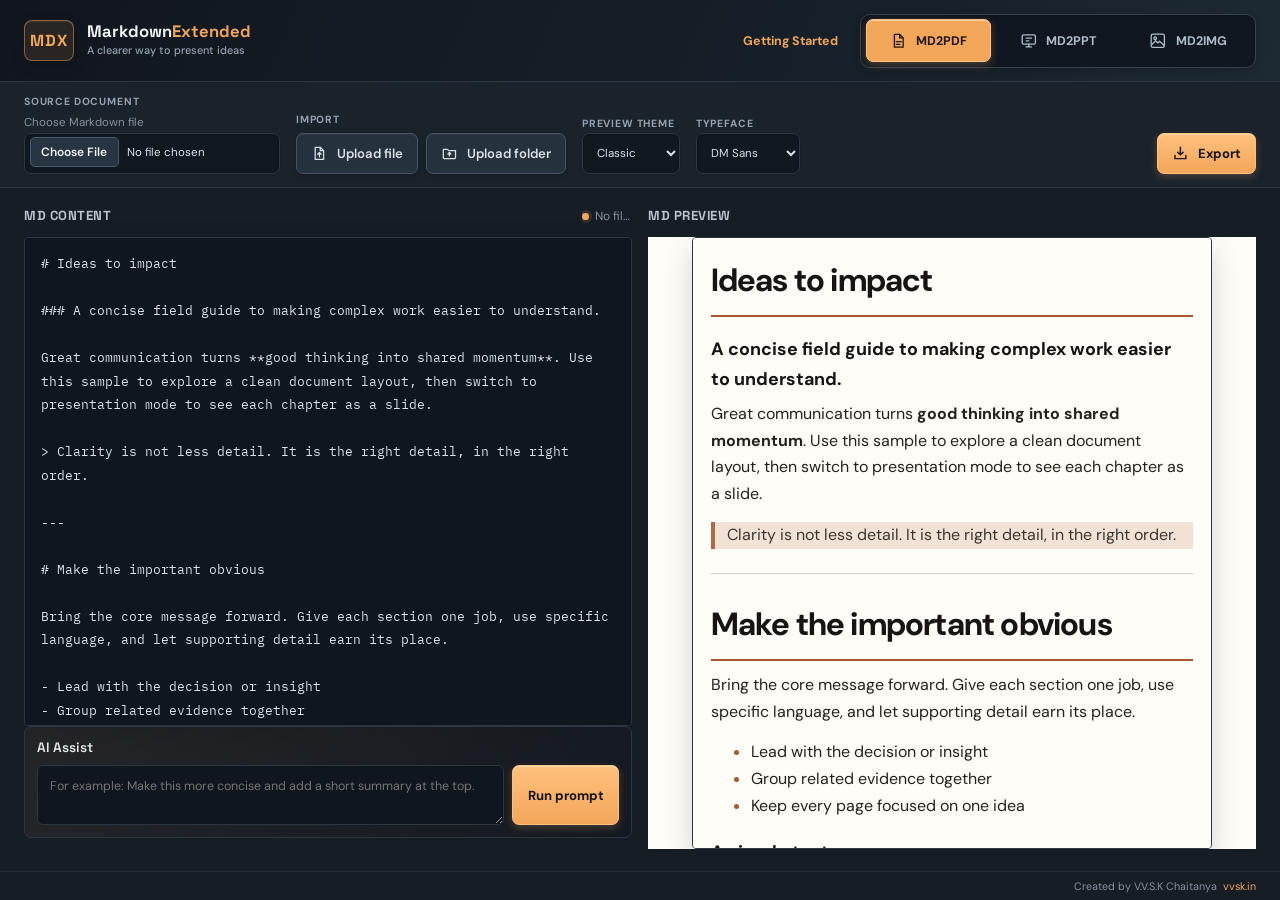
==== commit ffe2945d: "update" ====
--- a/index.html
+++ b/index.html
@@ -122,14 +122,12 @@
             <span id="file-status" class="status"><span class="status-dot"></span>No file loaded</span>
           </div>
         </div>
+        <textarea id="md-input" spellcheck="false" placeholder="Write or upload Markdown…"></textarea>
         <section class="ai-assist" aria-labelledby="ai-assist-title">
           <div class="ai-assist-head">
-            <div>
-              <p class="dialog-eyebrow">AI ASSIST</p>
-              <h3 id="ai-assist-title">What should change?</h3>
-            </div>
-            <p id="enrich-note" class="ai-assist-hint" role="status" aria-live="polite">Describe an edit or ask AI to create Markdown. The result appears in the editor below.</p>
+            <h3 id="ai-assist-title">AI Assist</h3>
           </div>
+          <p id="enrich-note" class="sr-only" role="status" aria-live="polite"></p>
           <form id="enrich-form" class="ai-prompt-form">
             <label class="sr-only" for="enrich-prompt">Prompt for AI Assist</label>
             <textarea id="enrich-prompt" rows="2" required maxlength="2000" placeholder="For example: Make this more concise and add a short summary at the top."></textarea>
@@ -146,7 +144,6 @@
             </div>
           </div>
         </section>
-        <textarea id="md-input" spellcheck="false" placeholder="Write or upload Markdown…"></textarea>
       </section>
 
       <section class="pane pane-preview">
--- a/css/mdx-app-ui.css
+++ b/css/mdx-app-ui.css
@@ -411,17 +411,7 @@
   margin-bottom: 0.55rem;
 }
 
-.ai-assist-head .dialog-eyebrow { margin-bottom: 0.1rem; }
 .ai-assist-head h3 { margin: 0; color: #e4eaf0; font: 600 0.85rem var(--display-font); }
-
-.ai-assist-hint {
-  max-width: 58%;
-  margin: 0;
-  color: var(--muted);
-  font-size: 0.7rem;
-  line-height: 1.4;
-  text-align: right;
-}
 
 .ai-prompt-form { display: flex; align-items: stretch; gap: 0.5rem; }
 .ai-run-btn { flex: 0 0 auto; align-self: stretch; min-height: 3.1rem; }
@@ -475,7 +465,6 @@
   .editor-head-actions .status { max-width: 38%; font-size: 0.68rem; }
   .ai-assist { padding: 0.6rem; }
   .ai-assist-head { align-items: flex-start; flex-direction: column; gap: 0.2rem; }
-  .ai-assist-hint { max-width: none; text-align: left; }
   .ai-prompt-form { flex-direction: column; }
   .ai-run-btn { align-self: flex-end; min-height: 2.35rem; }
   .ai-review { align-items: flex-start; flex-direction: column; }
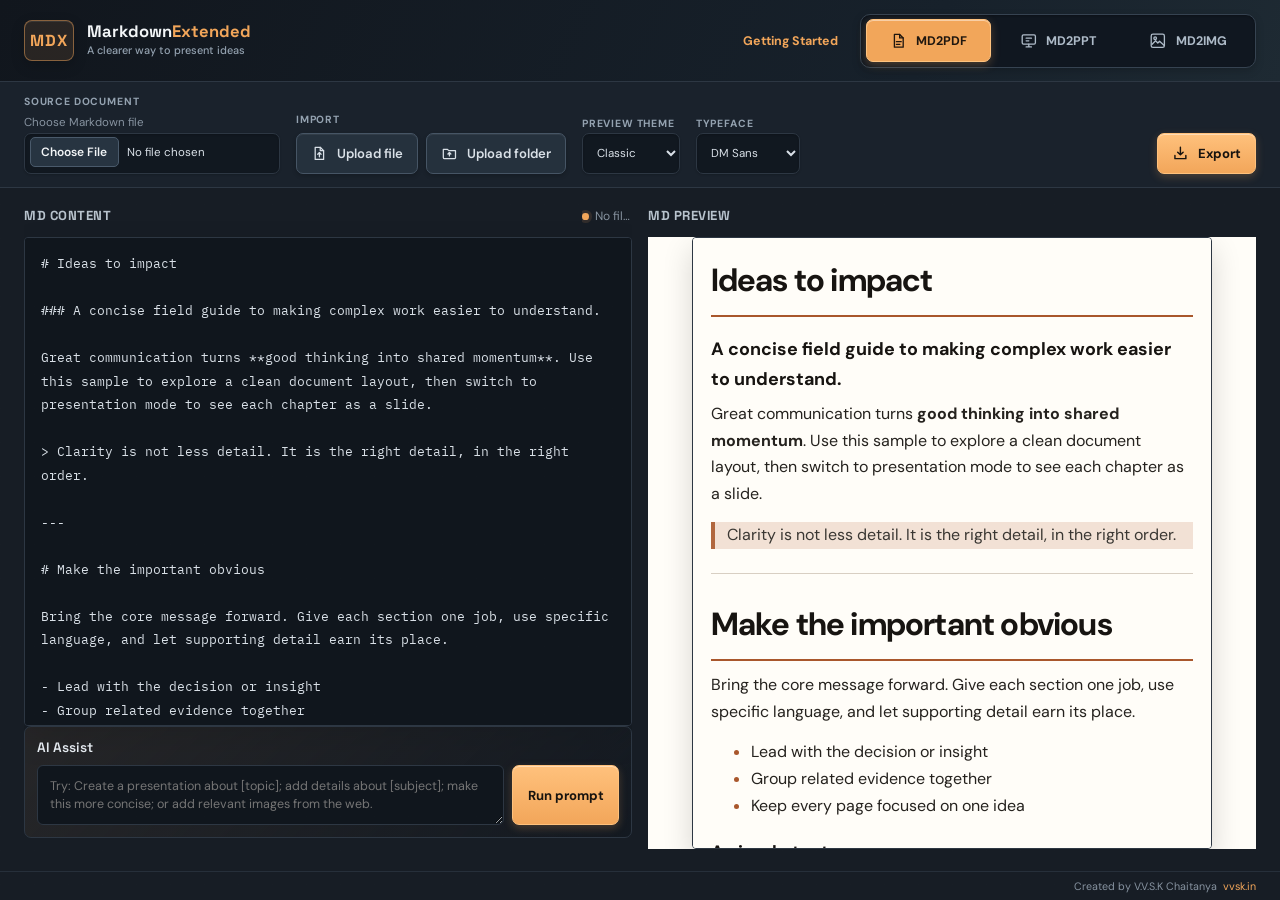
==== commit b1a5a0f5: "updated" ====
--- a/index.html
+++ b/index.html
@@ -130,7 +130,7 @@
           <p id="enrich-note" class="sr-only" role="status" aria-live="polite"></p>
           <form id="enrich-form" class="ai-prompt-form">
             <label class="sr-only" for="enrich-prompt">Prompt for AI Assist</label>
-            <textarea id="enrich-prompt" rows="2" required maxlength="2000" placeholder="For example: Make this more concise and add a short summary at the top."></textarea>
+            <textarea id="enrich-prompt" rows="2" required maxlength="2000" placeholder="Try: Create a presentation about [topic]; add details about [subject]; make this more concise; or add relevant images from the web."></textarea>
             <button type="submit" id="enrich-submit" class="btn btn-accent ai-run-btn">
               <span class="enrich-submit-label">Run prompt</span>
             </button>
--- a/css/mdx.theme.css
+++ b/css/mdx.theme.css
@@ -17,6 +17,7 @@
   --theme-code: #f1ece4;
   --theme-border: #d8cfc3;
   color: var(--theme-ink);
+  font-family: "DM Sans", sans-serif;
   font-size: 1rem;
   line-height: 1.68;
   -webkit-print-color-adjust: exact;
@@ -24,7 +25,6 @@
 }
 
 .md-classic {
-  font-family: Georgia, "Times New Roman", serif;
   --theme-accent: #a9572c;
   --theme-accent-soft: #f1dfd2;
   --theme-surface: #fffdf8;
@@ -33,7 +33,6 @@
 }
 
 .md-executive {
-  font-family: "Segoe UI", "Helvetica Neue", sans-serif;
   --theme-ink: #263447;
   --theme-muted: #66758a;
   --theme-heading: #142c4c;
@@ -45,7 +44,6 @@
 }
 
 .md-warm {
-  font-family: "DM Sans", sans-serif;
   --theme-ink: #343431;
   --theme-muted: #70695f;
   --theme-heading: #3d3831;
@@ -57,7 +55,6 @@
 }
 
 .md-dark {
-  font-family: "Segoe UI", "Helvetica Neue", sans-serif;
   --theme-ink: #e6e9ed;
   --theme-muted: #a4afbc;
   --theme-heading: #ffffff;
@@ -69,7 +66,6 @@
 }
 
 .md-ocean {
-  font-family: "DM Sans", sans-serif;
   --theme-ink: #263c49;
   --theme-muted: #5e7480;
   --theme-heading: #16394b;
@@ -81,7 +77,6 @@
 }
 
 .md-forest {
-  font-family: "Manrope", sans-serif;
   --theme-ink: #2d3b32;
   --theme-muted: #65756a;
   --theme-heading: #20392a;
@@ -93,7 +88,6 @@
 }
 
 .md-midnight {
-  font-family: "Manrope", sans-serif;
   --theme-ink: #e4e9f2;
   --theme-muted: #a6b2c6;
   --theme-heading: #f4f6fb;
@@ -105,7 +99,6 @@
 }
 
 .md-lavender {
-  font-family: "Manrope", sans-serif;
   --theme-ink: #38364a;
   --theme-muted: #706d84;
   --theme-heading: #302c50;
@@ -117,7 +110,6 @@
 }
 
 .md-graphite {
-  font-family: "Lato", sans-serif;
   --theme-ink: #353b40;
   --theme-muted: #68737b;
   --theme-heading: #222a30;
@@ -129,7 +121,6 @@
 }
 
 .md-rose {
-  font-family: "DM Sans", sans-serif;
   --theme-ink: #493940;
   --theme-muted: #79666f;
   --theme-heading: #452b38;
@@ -161,12 +152,6 @@
   padding-bottom: 0.45rem;
 }
 
-.md-executive h1,
-.md-executive h2,
-.md-executive h3 {
-  letter-spacing: 0.01em;
-}
-
 .preview-body h1 {
   color: var(--theme-heading);
   font-size: 2rem;
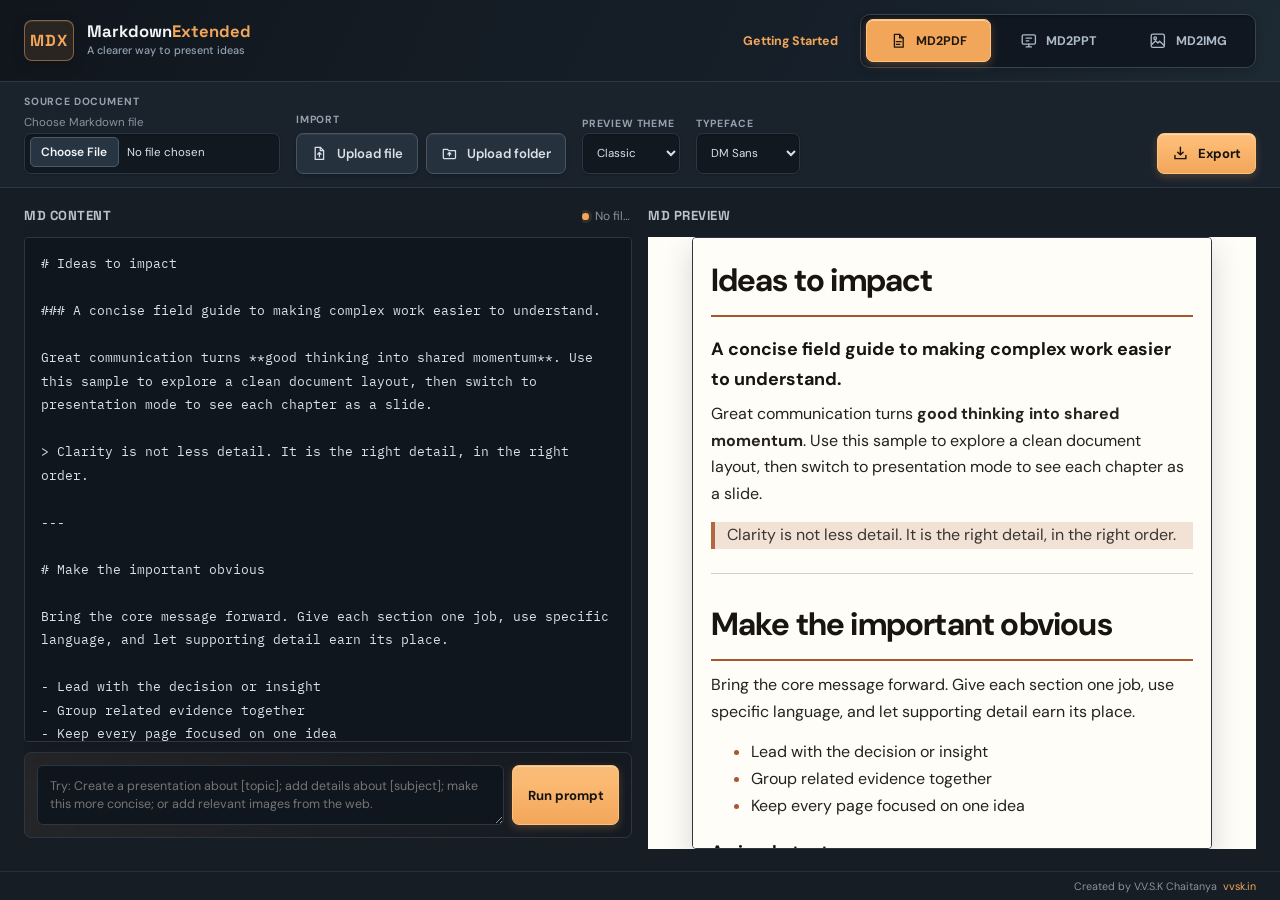
==== commit 4486afd6: "updated" ====
--- a/index.html
+++ b/index.html
@@ -122,27 +122,26 @@
             <span id="file-status" class="status"><span class="status-dot"></span>No file loaded</span>
           </div>
         </div>
-        <textarea id="md-input" spellcheck="false" placeholder="Write or upload Markdown…"></textarea>
-        <section class="ai-assist" aria-labelledby="ai-assist-title">
-          <div class="ai-assist-head">
-            <h3 id="ai-assist-title">AI Assist</h3>
+        <div class="md-editor-wrap">
+          <textarea id="md-input" spellcheck="false" placeholder="Write or upload Markdown…"></textarea>
+          <div id="enrich-review" class="ai-review is-hidden">
+            <span>AI update ready</span>
+            <div class="ai-review-actions">
+              <button type="button" id="enrich-revert" class="btn btn-tiny">Undo</button>
+              <button type="button" id="enrich-keep" class="btn btn-accent btn-tiny">Keep changes</button>
+            </div>
           </div>
+        </div>
+        <section class="ai-assist" aria-label="Prompt">
           <p id="enrich-note" class="sr-only" role="status" aria-live="polite"></p>
           <form id="enrich-form" class="ai-prompt-form">
-            <label class="sr-only" for="enrich-prompt">Prompt for AI Assist</label>
+            <label class="sr-only" for="enrich-prompt">Prompt</label>
             <textarea id="enrich-prompt" rows="2" required maxlength="2000" placeholder="Try: Create a presentation about [topic]; add details about [subject]; make this more concise; or add relevant images from the web."></textarea>
             <button type="submit" id="enrich-submit" class="btn btn-accent ai-run-btn">
               <span class="enrich-submit-label">Run prompt</span>
             </button>
           </form>
           <p id="enrich-error" class="enrich-error ai-assist-error" role="alert" hidden></p>
-          <div id="enrich-review" class="ai-review is-hidden">
-            <span>Review the updated Markdown</span>
-            <div class="ai-review-actions">
-              <button type="button" id="enrich-revert" class="btn btn-tiny">Undo</button>
-              <button type="button" id="enrich-keep" class="btn btn-accent btn-tiny">Keep changes</button>
-            </div>
-          </div>
         </section>
       </section>
 
--- a/css/mdx-app-ui.css
+++ b/css/mdx-app-ui.css
@@ -403,29 +403,27 @@
   background: linear-gradient(135deg, rgba(242, 166, 90, 0.07), rgba(18, 24, 32, 0.72));
 }
 
-.ai-assist-head {
-  display: flex;
-  align-items: center;
-  justify-content: space-between;
-  gap: 0.8rem;
-  margin-bottom: 0.55rem;
-}
-
-.ai-assist-head h3 { margin: 0; color: #e4eaf0; font: 600 0.85rem var(--display-font); }
-
 .ai-prompt-form { display: flex; align-items: stretch; gap: 0.5rem; }
 .ai-run-btn { flex: 0 0 auto; align-self: stretch; min-height: 3.1rem; }
 
 .ai-review {
+  position: absolute;
+  right: 0.75rem;
+  bottom: 0.75rem;
+  left: 0.75rem;
+  z-index: 2;
   display: flex;
   align-items: center;
   justify-content: space-between;
   gap: 0.75rem;
-  margin-top: 0.55rem;
-  padding-top: 0.55rem;
-  border-top: 1px solid rgba(45, 55, 67, 0.8);
+  padding: 0.55rem 0.65rem;
+  border: 1px solid #465565;
+  border-radius: 7px;
+  background: rgba(23, 31, 40, 0.96);
   color: #c5d0d9;
   font-size: 0.72rem;
+  box-shadow: 0 8px 24px rgba(0, 0, 0, 0.36);
+  backdrop-filter: blur(8px);
 }
 
 .ai-review-actions { display: flex; flex: 0 0 auto; gap: 0.45rem; }
@@ -464,10 +462,18 @@
   .editor-head-actions { gap: 0.35rem; }
   .editor-head-actions .status { max-width: 38%; font-size: 0.68rem; }
   .ai-assist { padding: 0.6rem; }
-  .ai-assist-head { align-items: flex-start; flex-direction: column; gap: 0.2rem; }
   .ai-prompt-form { flex-direction: column; }
   .ai-run-btn { align-self: flex-end; min-height: 2.35rem; }
-  .ai-review { align-items: flex-start; flex-direction: column; }
+  .ai-review { gap: 0.4rem; }
+  .ai-review > span { display: none; }
+}
+
+.md-editor-wrap {
+  position: relative;
+  display: flex;
+  flex: 1;
+  min-height: 0;
+  margin-bottom: 0.65rem;
 }
 
 #md-input {
@@ -493,6 +499,7 @@
 }
 
 #md-input:disabled { cursor: wait; opacity: 0.82; }
+#md-input.has-ai-review { padding-bottom: 4.4rem; }
 
 .preview-stage {
   position: relative;
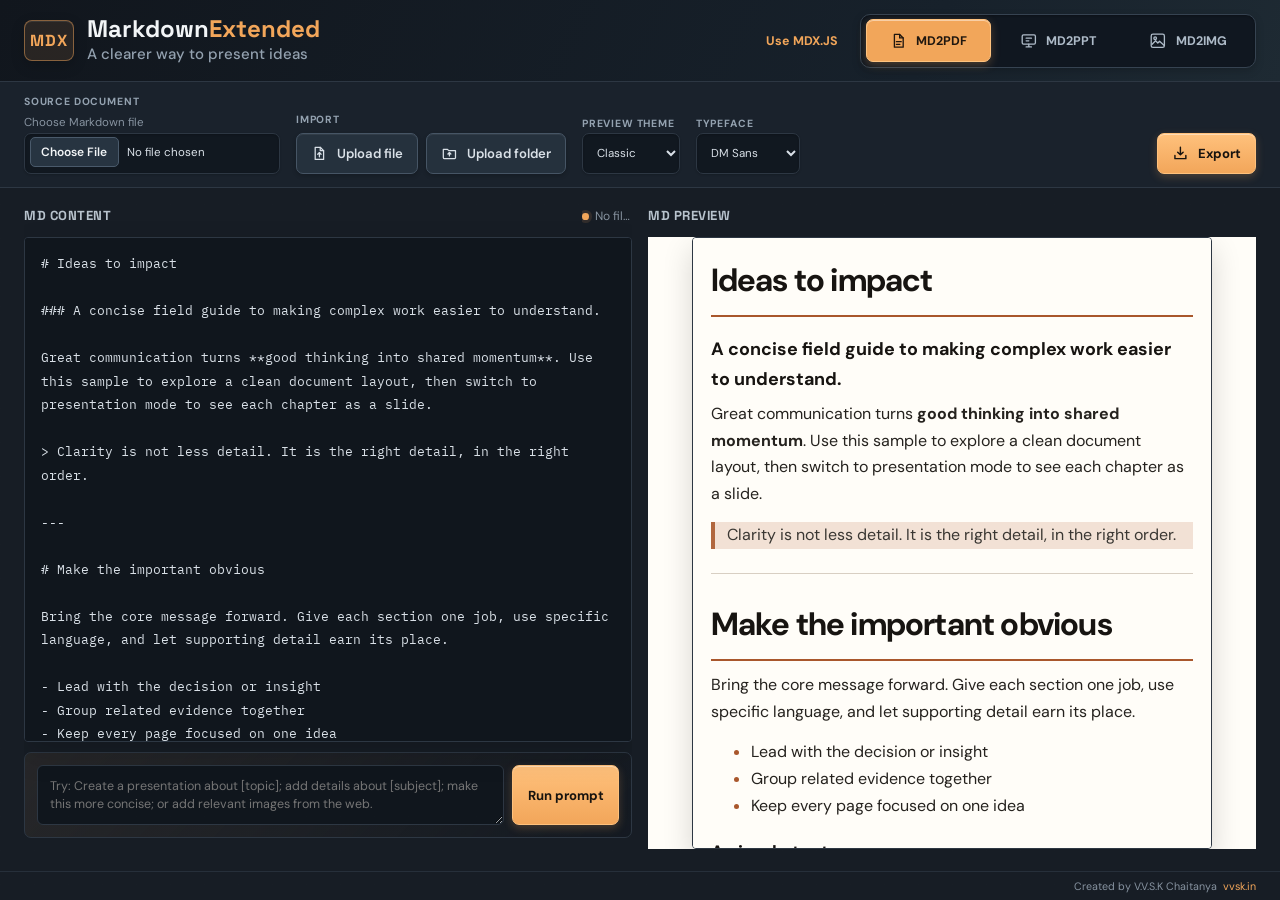
==== commit b26cd844: "up" ====
--- a/index.html
+++ b/index.html
@@ -20,7 +20,7 @@
         </span>
       </div>
       <div class="navbar-actions">
-        <a class="guide-link" href="getting-started/index.html">Getting Started</a>
+        <a class="guide-link" href="getting-started/index.html">Use MDX.JS</a>
         <nav class="mode-tabs" role="tablist" aria-label="Output mode">
           <button type="button" class="mode-tab is-active" data-mode="pdf" role="tab" aria-selected="true">
             <svg aria-hidden="true" viewBox="0 0 20 20" fill="none"><path d="M5 2.75h6l4 4v10.5H5V2.75Z" stroke="currentColor" stroke-width="1.5" stroke-linejoin="round"/><path d="M11 2.75v4h4M7.25 11h5.5M7.25 14h4" stroke="currentColor" stroke-width="1.5" stroke-linecap="round"/></svg>
--- a/css/mdx-app-ui.css
+++ b/css/mdx-app-ui.css
@@ -84,14 +84,14 @@
 .brand-sub {
   color: #f2f5f7;
   font-family: var(--display-font);
-  font-size: 1.04rem;
+  font-size: 24px;
   font-weight: 700;
   line-height: 1;
 }
 .brand-accent { color: var(--accent); }
 .brand-caption {
   color: #93a1af;
-  font-size: 0.68rem;
+  font-size: 15px;
   font-weight: 500;
 }
 
@@ -295,6 +295,11 @@
   overflow: hidden;
 }
 
+.pane-editor {
+  display: grid;
+  grid-template-rows: auto minmax(0, 1fr) auto;
+}
+
 .pane-head {
   display: flex;
   align-items: center;
@@ -471,13 +476,15 @@
 .md-editor-wrap {
   position: relative;
   display: flex;
-  flex: 1;
+  flex: 1 1 auto;
+  width: 100%;
   min-height: 0;
   margin-bottom: 0.65rem;
 }
 
 #md-input {
-  flex: 1;
+  display: block;
+  flex: 1 1 auto;
   width: 100%;
   min-height: 0;
   overflow: auto;
@@ -674,13 +681,54 @@
 }
 
 @media (max-width: 760px) {
+  body {
+    height: auto;
+    min-height: 100vh;
+    min-height: 100dvh;
+    overflow-x: hidden;
+    overflow-y: auto;
+  }
+
   .navbar { align-items: center; flex-direction: row; padding: 0.7rem 1rem; }
   .brand-caption { display: none; }
   .mode-tab { min-width: auto; padding-inline: 0.65rem; }
   .toolbar { padding: 0.8rem 1rem; }
   .toolbar-file { width: 100%; }
   .toolbar-export { margin-left: 0; }
-  .workspace { grid-template-columns: 1fr; grid-template-rows: minmax(0, 1fr) minmax(0, 1fr); padding: 0.9rem 1rem 1rem; }
+  .workspace {
+    width: 100%;
+    flex: 0 0 auto;
+    grid-template-columns: minmax(0, 1fr);
+    grid-template-rows: auto auto;
+    gap: 1rem;
+    padding: 0.9rem 1rem 1rem;
+    overflow: visible;
+  }
+
+  .pane-editor {
+    min-height: 27rem;
+    grid-template-rows: auto minmax(14rem, 1fr) auto;
+  }
+
+  .pane-preview { min-height: 25rem; }
+
+  .preview-stage {
+    min-height: 22rem;
+    grid-template-columns: minmax(0, 1fr);
+    gap: 0;
+  }
+
+  .preview-frame {
+    grid-column: 1;
+    width: 100%;
+    padding: 0.85rem;
+  }
+
+  .preview-frame:has(#preview.ppt-mode) { padding-inline: 0.85rem; }
+
+  .nav-arrow { width: 2.5rem; height: 2.5rem; }
+  .nav-arrow-left { left: 0.4rem; }
+  .nav-arrow-right { right: 0.4rem; }
 }
 
 body.is-presenting .preview-stage {
@@ -738,19 +786,49 @@
 }
 
 @media (max-width: 900px) {
+  body {
+    height: auto;
+    min-height: 100vh;
+    min-height: 100dvh;
+    overflow-x: hidden;
+    overflow-y: auto;
+  }
+
   .workspace {
+    width: 100%;
+    flex: 0 0 auto;
     grid-template-columns: 1fr;
-    grid-template-rows: minmax(0, 1fr) minmax(0, 1fr);
+    grid-template-rows: auto auto;
+    overflow: visible;
   }
-
 }
 
 @media (max-width: 520px) {
-  .navbar { align-items: flex-start; flex-direction: column; gap: 0.65rem; }
-  .navbar-actions { width: 100%; gap: 0.45rem; }
-  .navbar-actions .mode-tabs { width: auto; flex: 1; }
-  .mode-tab { flex: 1; }
+  .navbar { align-items: stretch; flex-direction: column; gap: 0.65rem; padding: 0.65rem 0.8rem; }
+  .navbar-actions { width: 100%; flex-direction: column; align-items: stretch; gap: 0.3rem; }
+  .guide-link { display: none; }
+  .navbar-actions .mode-tabs { width: 100%; }
+  .mode-tab { flex: 1 1 0; gap: 0.35rem; padding-inline: 0.35rem; font-size: 0.7rem; }
+  .mode-tab svg { width: 0.95rem; height: 0.95rem; }
+  .toolbar { gap: 0.75rem; padding: 0.75rem 0.8rem; }
+  .toolbar-file input { width: 100%; max-width: 100%; }
   .toolbar-actions { width: 100%; }
   .action-row { flex-wrap: wrap; }
+  .toolbar-actions .action-row .btn { flex: 1 1 auto; }
+  .toolbar-theme, .toolbar-font { flex: 1 1 calc(50% - 0.5rem); min-width: 0; }
+  .toolbar-theme select, .toolbar-font select { width: 100%; }
   .toolbar-export { width: 100%; justify-content: flex-end; }
-}
+  .workspace { padding-inline: 0.8rem; }
+  .pane-head { gap: 0.4rem; }
+  .editor-head-actions { max-width: 58%; }
+  .editor-head-actions .status { max-width: 100%; }
+  .ai-prompt-form { flex-direction: row; align-items: stretch; }
+  #enrich-prompt { min-height: 3.1rem; }
+  .ai-run-btn { align-self: stretch; min-height: 3.1rem; }
+}
+
+@media (max-width: 380px) {
+  .ai-prompt-form { flex-direction: column; }
+  .ai-run-btn { align-self: flex-end; min-height: 2.35rem; }
+  .action-row .btn { padding-inline: 0.55rem; font-size: 0.75rem; }
+}
